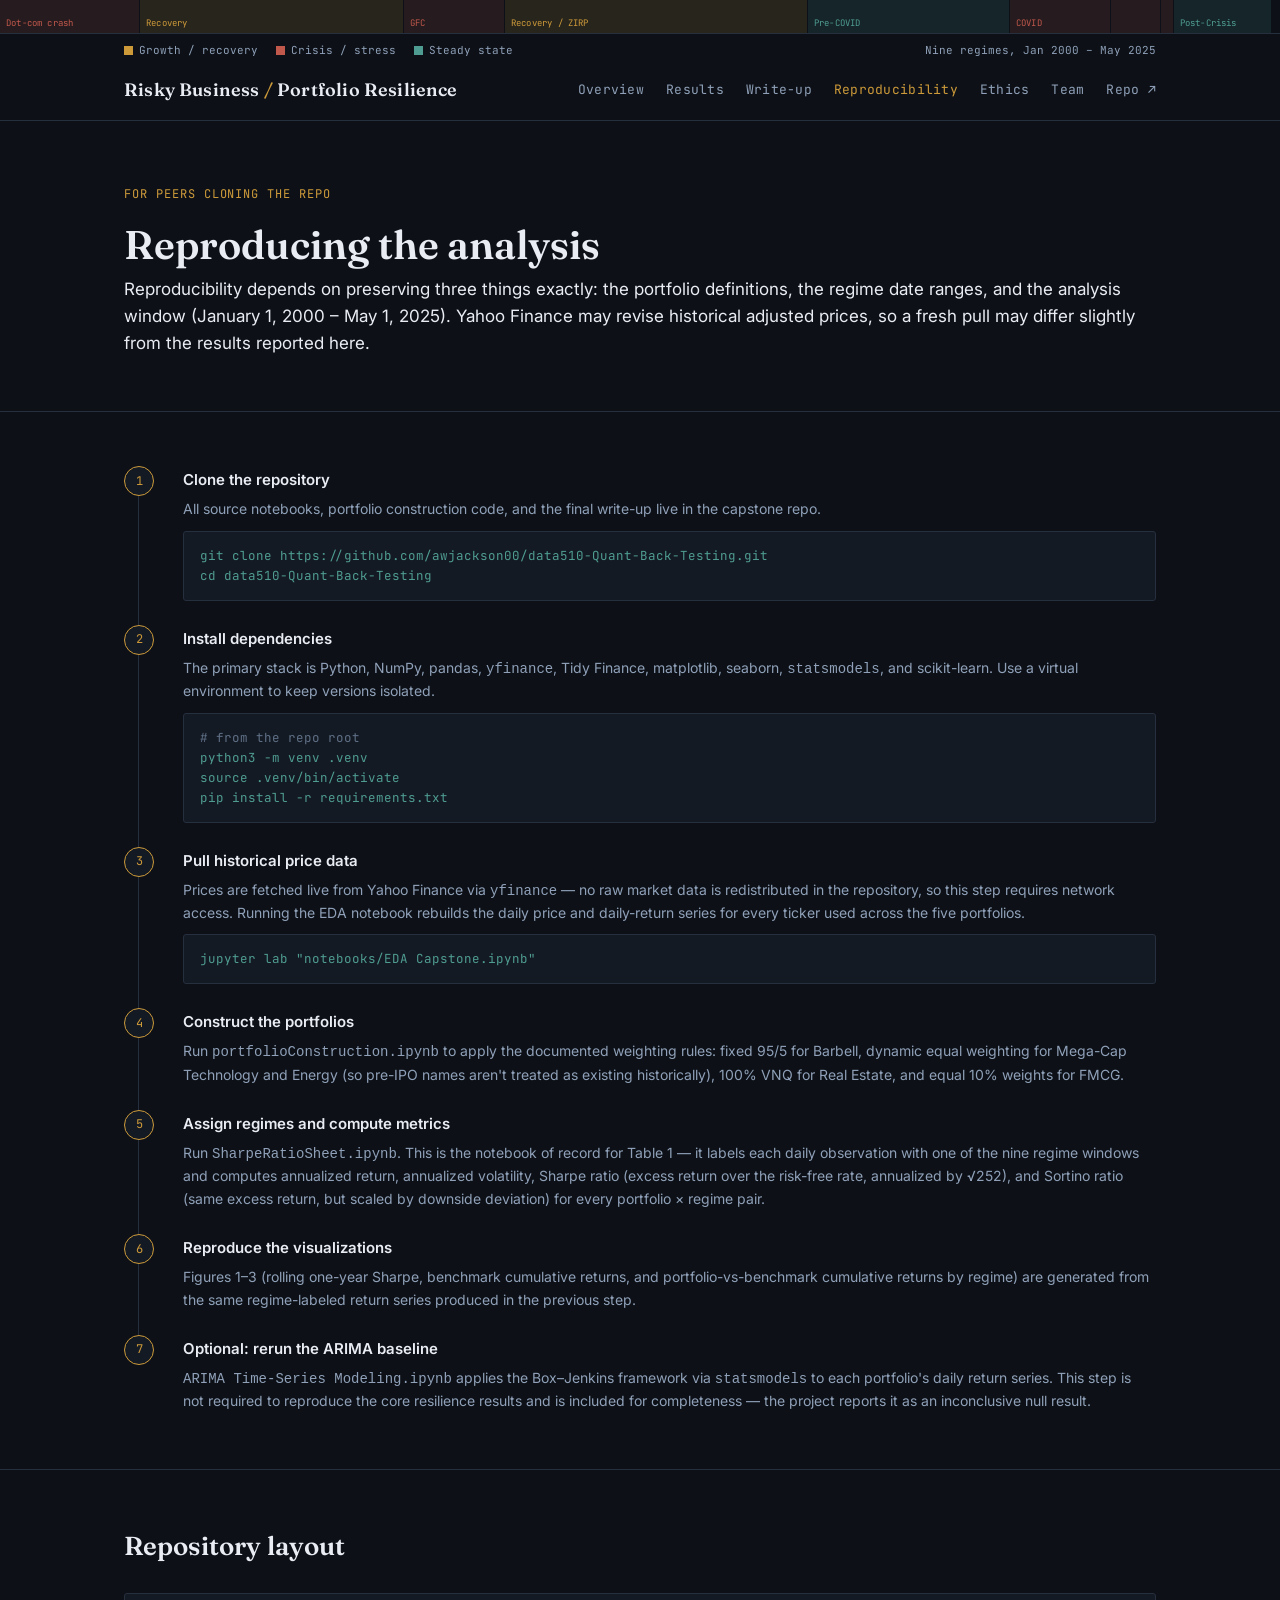
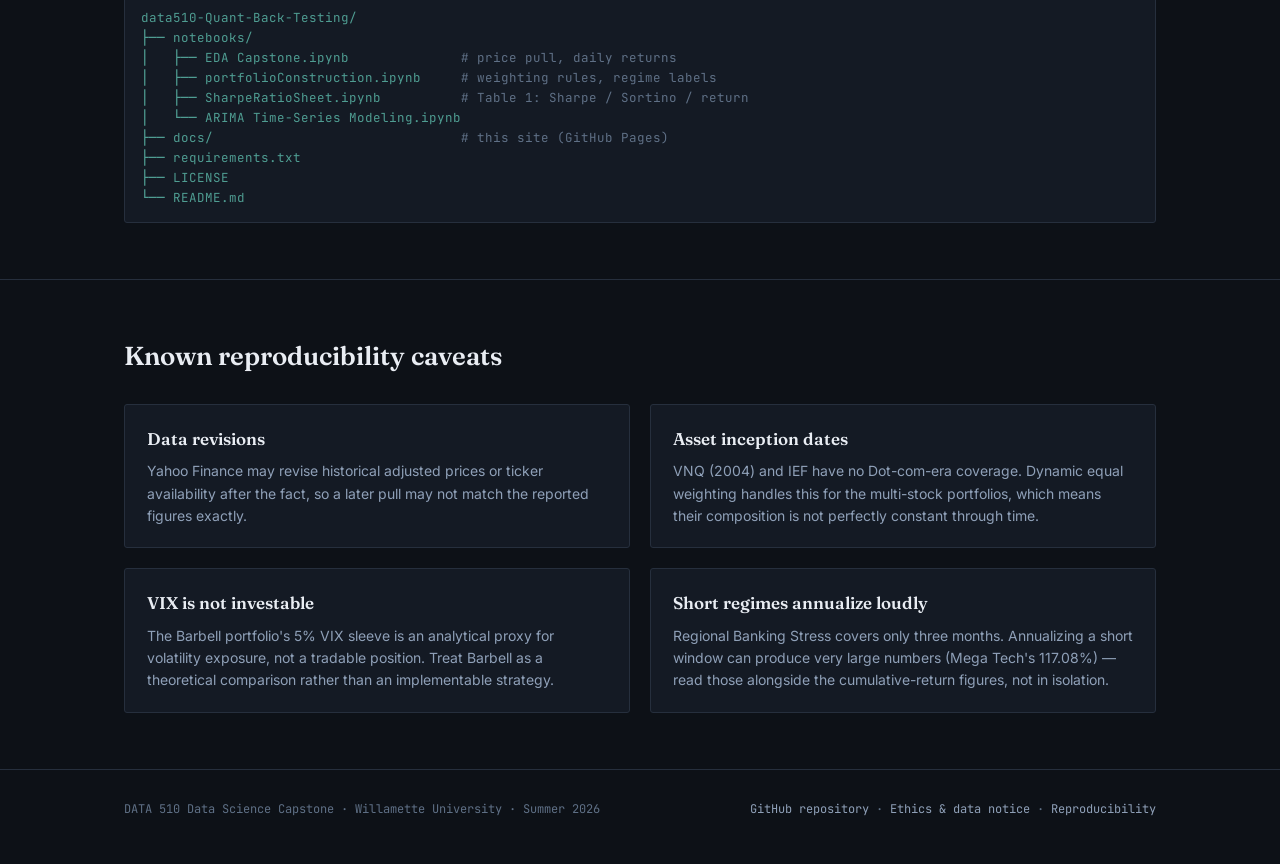
==== docs/reproducibility.html @ 842aa666 "Adding website files" ====
<!DOCTYPE html>
<html lang="en">
<head>
<meta charset="UTF-8">
<meta name="viewport" content="width=device-width, initial-scale=1.0">
<title>Reproducibility — Risky Business</title>
<meta name="description" content="Clone, install, and reproduce the Portfolio Resilience backtesting results.">
<link rel="preconnect" href="https://fonts.googleapis.com">
<link href="https://fonts.googleapis.com/css2?family=Fraunces:ital,wght@0,400;0,600;1,400&family=Inter:wght@400;500;600;700&family=JetBrains+Mono:wght@400;500&display=swap" rel="stylesheet">
<link rel="stylesheet" href="assets/css/style.css">
</head>
<body>
<div class="ledger"><div class="ledger-seg crisis" style="width:10.94%;" title="Dot-com crash"><span>Dot-com crash</span></div><div class="ledger-seg growth" style="width:20.62%;" title="Recovery"><span>Recovery</span></div><div class="ledger-seg crisis" style="width:7.89%;" title="GFC"><span>GFC</span></div><div class="ledger-seg growth" style="width:23.67%;" title="Recovery / ZIRP"><span>Recovery / ZIRP</span></div><div class="ledger-seg steady" style="width:15.78%;" title="Pre-COVID"><span>Pre-COVID</span></div><div class="ledger-seg crisis" style="width:7.89%;" title="COVID"><span>COVID</span></div><div class="ledger-seg crisis" style="width:3.93%;" title="2022 Rate Cycle"></div><div class="ledger-seg crisis" style="width:0.98%;" title="Regional Banking Stress"></div><div class="ledger-seg steady" style="width:7.57%;" title="Post-Crisis"><span>Post-Crisis</span></div></div><div class="wrap"><div class="ledger-key"><span><i class="dot-growth"></i>Growth / recovery</span><span><i class="dot-crisis"></i>Crisis / stress</span><span><i class="dot-steady"></i>Steady state</span><span style="margin-left:auto">Nine regimes, Jan 2000 &ndash; May 2025</span></div></div>

<header class="site">
  <div class="wrap">
    <nav class="site">
      <a class="brand" href="index.html">Risky Business <em>/</em> Portfolio Resilience</a>
      <div class="navlinks">
        <a href="index.html">Overview</a><a href="results.html">Results</a><a href="writeup.html">Write-up</a><a href="reproducibility.html" class="active">Reproducibility</a><a href="index.html#ethics">Ethics</a><a href="index.html#team">Team</a>
        <a href="https://github.com/awjackson00/data510-Quant-Back-Testing" target="_blank" rel="noopener">Repo &#8599;</a>
      </div>
    </nav>
  </div>
</header>

<section class="hero" style="padding-bottom:24px;">
  <div class="wrap">
    <div class="eyebrow">For peers cloning the repo</div>
    <h1 class="title" style="font-size:clamp(28px,4vw,40px)">Reproducing the analysis</h1>
    <p class="lede">
      Reproducibility depends on preserving three things exactly: the portfolio definitions, the regime date
      ranges, and the analysis window (January 1, 2000 &ndash; May 1, 2025). Yahoo Finance may revise historical
      adjusted prices, so a fresh pull may differ slightly from the results reported here.
    </p>
  </div>
</section>

<section class="block">
  <div class="wrap">
    <ol class="steps">
      <li>
        <h4>Clone the repository</h4>
        <p>All source notebooks, portfolio construction code, and the final write-up live in the capstone repo.</p>
        <pre class="code">git clone https://github.com/awjackson00/data510-Quant-Back-Testing.git
cd data510-Quant-Back-Testing</pre>
      </li>
      <li>
        <h4>Install dependencies</h4>
        <p>The primary stack is Python, NumPy, pandas, <code>yfinance</code>, Tidy Finance, matplotlib, seaborn,
        <code>statsmodels</code>, and scikit-learn. Use a virtual environment to keep versions isolated.</p>
        <pre class="code"><span class="c"># from the repo root</span>
python3 -m venv .venv
source .venv/bin/activate
pip install -r requirements.txt</pre>
      </li>
      <li>
        <h4>Pull historical price data</h4>
        <p>Prices are fetched live from Yahoo Finance via <code>yfinance</code> &mdash; no raw market data is
        redistributed in the repository, so this step requires network access. Running the EDA notebook rebuilds
        the daily price and daily-return series for every ticker used across the five portfolios.</p>
        <pre class="code">jupyter lab "notebooks/EDA Capstone.ipynb"</pre>
      </li>
      <li>
        <h4>Construct the portfolios</h4>
        <p>Run <code>portfolioConstruction.ipynb</code> to apply the documented weighting rules: fixed 95/5 for
        Barbell, dynamic equal weighting for Mega-Cap Technology and Energy (so pre-IPO names aren't treated as
        existing historically), 100% VNQ for Real Estate, and equal 10% weights for FMCG.</p>
      </li>
      <li>
        <h4>Assign regimes and compute metrics</h4>
        <p>Run <code>SharpeRatioSheet.ipynb</code>. This is the notebook of record for Table 1 &mdash; it labels
        each daily observation with one of the nine regime windows and computes annualized return, annualized
        volatility, Sharpe ratio (excess return over the risk-free rate, annualized by &radic;252), and Sortino
        ratio (same excess return, but scaled by downside deviation) for every portfolio &times; regime pair.</p>
      </li>
      <li>
        <h4>Reproduce the visualizations</h4>
        <p>Figures 1&ndash;3 (rolling one-year Sharpe, benchmark cumulative returns, and portfolio-vs-benchmark
        cumulative returns by regime) are generated from the same regime-labeled return series produced in the
        previous step.</p>
      </li>
      <li>
        <h4>Optional: rerun the ARIMA baseline</h4>
        <p><code>ARIMA Time-Series Modeling.ipynb</code> applies the Box&ndash;Jenkins framework via
        <code>statsmodels</code> to each portfolio's daily return series. This step is not required to reproduce
        the core resilience results and is included for completeness &mdash; the project reports it as an
        inconclusive null result.</p>
      </li>
    </ol>
  </div>
</section>

<section class="block">
  <div class="wrap">
    <div class="block-head"><h2 class="h">Repository layout</h2></div>
    <pre class="code">data510-Quant-Back-Testing/
├── notebooks/
│   ├── EDA Capstone.ipynb              <span class="c"># price pull, daily returns</span>
│   ├── portfolioConstruction.ipynb     <span class="c"># weighting rules, regime labels</span>
│   ├── SharpeRatioSheet.ipynb          <span class="c"># Table 1: Sharpe / Sortino / return</span>
│   └── ARIMA Time-Series Modeling.ipynb
├── docs/                               <span class="c"># this site (GitHub Pages)</span>
├── requirements.txt
├── LICENSE
└── README.md</pre>
  </div>
</section>

<section class="block">
  <div class="wrap">
    <div class="block-head"><h2 class="h">Known reproducibility caveats</h2></div>
    <div class="grid-2">
      <div class="card">
        <h3>Data revisions</h3>
        <p>Yahoo Finance may revise historical adjusted prices or ticker availability after the fact, so a later
        pull may not match the reported figures exactly.</p>
      </div>
      <div class="card">
        <h3>Asset inception dates</h3>
        <p>VNQ (2004) and IEF have no Dot-com-era coverage. Dynamic equal weighting handles this for the
        multi-stock portfolios, which means their composition is not perfectly constant through time.</p>
      </div>
      <div class="card">
        <h3>VIX is not investable</h3>
        <p>The Barbell portfolio's 5% VIX sleeve is an analytical proxy for volatility exposure, not a tradable
        position. Treat Barbell as a theoretical comparison rather than an implementable strategy.</p>
      </div>
      <div class="card">
        <h3>Short regimes annualize loudly</h3>
        <p>Regional Banking Stress covers only three months. Annualizing a short window can produce very large
        numbers (Mega Tech's 117.08%) &mdash; read those alongside the cumulative-return figures, not in isolation.</p>
      </div>
    </div>
  </div>
</section>

<footer class="site">
  <div class="wrap">
    <div class="foot-row">
      <span>DATA 510 Data Science Capstone &middot; Willamette University &middot; Summer 2026</span>
      <span>
        <a href="https://github.com/awjackson00/data510-Quant-Back-Testing" target="_blank" rel="noopener">GitHub repository</a> &middot;
        <a href="index.html#ethics">Ethics &amp; data notice</a> &middot;
        <a href="reproducibility.html">Reproducibility</a>
      </span>
    </div>
  </div>
</footer>
</body>
</html>
---- docs/assets/css/style.css ----
/* ===========================================================
   Risky Business — capstone site stylesheet
   Palette: ink navy ground, gold (growth), rose (drawdown), teal (defense)
   Type: Fraunces (display) / Inter (body) / JetBrains Mono (data)
=========================================================== */

:root {
  --ink:        #0d1117;
  --panel:      #141a24;
  --panel-2:    #191f2b;
  --line:       #262f3d;
  --line-soft:  #1c2431;
  --text:       #e9edf3;
  --muted:      #8fa0b8;
  --muted-2:    #5f7086;

  --gold:       #cd9a3a;
  --gold-soft:  rgba(205,154,58,0.14);
  --rose:       #c1584c;
  --rose-soft:  rgba(193,88,76,0.14);
  --teal:       #4f9d92;
  --teal-soft:  rgba(79,157,146,0.14);
  --blue:       #6f93c9;

  --radius: 3px;
  --maxw: 1080px;

  --font-display: "Fraunces", Georgia, serif;
  --font-body: "Inter", -apple-system, BlinkMacSystemFont, "Segoe UI", sans-serif;
  --font-mono: "JetBrains Mono", "IBM Plex Mono", monospace;
}

* { box-sizing: border-box; }

html { scroll-behavior: smooth; }

@media (prefers-reduced-motion: reduce) {
  html { scroll-behavior: auto; }
  * { animation-duration: 0.01ms !important; transition-duration: 0.01ms !important; }
}

body {
  margin: 0;
  background: var(--ink);
  color: var(--text);
  font-family: var(--font-body);
  font-size: 16px;
  line-height: 1.6;
  -webkit-font-smoothing: antialiased;
}

a { color: var(--gold); text-decoration: none; }
a:hover { text-decoration: underline; text-underline-offset: 3px; }
a:focus-visible, button:focus-visible {
  outline: 2px solid var(--gold);
  outline-offset: 3px;
}

img { max-width: 100%; display: block; }

.wrap {
  max-width: var(--maxw);
  margin: 0 auto;
  padding: 0 24px;
}

/* ---------- Regime ledger strip (signature element) ---------- */
.ledger {
  display: flex;
  width: 100%;
  height: 34px;
  border-bottom: 1px solid var(--line);
}
.ledger-seg {
  height: 100%;
  border-right: 1px solid var(--ink);
  position: relative;
}
.ledger-seg:last-child { border-right: none; }
.ledger-seg.growth { background: var(--gold-soft); }
.ledger-seg.crisis { background: var(--rose-soft); }
.ledger-seg.steady { background: var(--teal-soft); }
.ledger-seg span {
  position: absolute;
  bottom: 3px;
  left: 6px;
  font-family: var(--font-mono);
  font-size: 9px;
  letter-spacing: 0.02em;
  color: var(--muted);
  white-space: nowrap;
  overflow: hidden;
}
.ledger-seg.growth span { color: var(--gold); }
.ledger-seg.crisis span { color: var(--rose); }
.ledger-seg.steady span { color: var(--teal); }
.ledger-key {
  display: flex;
  gap: 18px;
  flex-wrap: wrap;
  padding: 8px 0 0;
  font-family: var(--font-mono);
  font-size: 11px;
  color: var(--muted);
}
.ledger-key i { display: inline-block; width: 9px; height: 9px; margin-right: 6px; vertical-align: -1px; }
.ledger-key .dot-growth { background: var(--gold); }
.ledger-key .dot-crisis { background: var(--rose); }
.ledger-key .dot-steady { background: var(--teal); }

/* ---------- Nav ---------- */
header.site {
  border-bottom: 1px solid var(--line);
  background: var(--ink);
  position: sticky;
  top: 0;
  z-index: 20;
}
nav.site {
  display: flex;
  align-items: center;
  justify-content: space-between;
  padding: 16px 0;
  gap: 16px;
  flex-wrap: wrap;
}
.brand {
  font-family: var(--font-display);
  font-weight: 600;
  font-size: 18px;
  color: var(--text);
  letter-spacing: 0.01em;
}
.brand em { color: var(--gold); font-style: normal; }
.navlinks {
  display: flex;
  gap: 22px;
  font-size: 13px;
  font-family: var(--font-mono);
  letter-spacing: 0.02em;
  flex-wrap: wrap;
}
.navlinks a { color: var(--muted); }
.navlinks a:hover, .navlinks a.active { color: var(--gold); text-decoration: none; }

/* ---------- Hero ---------- */
.hero {
  padding: 64px 0 40px;
  border-bottom: 1px solid var(--line);
}
.eyebrow {
  font-family: var(--font-mono);
  font-size: 12px;
  letter-spacing: 0.08em;
  text-transform: uppercase;
  color: var(--gold);
  margin-bottom: 18px;
}
h1.title {
  font-family: var(--font-display);
  font-weight: 600;
  font-size: clamp(32px, 5vw, 52px);
  line-height: 1.08;
  margin: 0 0 10px;
  color: var(--text);
}
h2.subtitle {
  font-family: var(--font-display);
  font-weight: 400;
  font-style: italic;
  font-size: clamp(17px, 2.2vw, 22px);
  color: var(--muted);
  margin: 0 0 22px;
  max-width: 46em;
}
.byline {
  font-family: var(--font-mono);
  font-size: 13px;
  color: var(--muted-2);
  margin-bottom: 26px;
}
.byline strong { color: var(--text); font-weight: 500; }
p.lede {
  font-size: 17px;
  color: var(--text);
  max-width: 62em;
  margin: 0 0 30px;
}
p.lede .num { color: var(--gold); font-family: var(--font-mono); }

.cta-row { display: flex; gap: 12px; flex-wrap: wrap; }
.btn {
  display: inline-flex;
  align-items: center;
  gap: 8px;
  padding: 11px 18px;
  border-radius: var(--radius);
  font-family: var(--font-mono);
  font-size: 13px;
  letter-spacing: 0.01em;
  border: 1px solid var(--line);
  color: var(--text);
}
.btn:hover { text-decoration: none; border-color: var(--gold); color: var(--gold); }
.btn.primary { background: var(--gold); border-color: var(--gold); color: #1a1406; font-weight: 600; }
.btn.primary:hover { background: #dfab48; color: #1a1406; }

/* ---------- Stat strip ---------- */
.stats {
  display: grid;
  grid-template-columns: repeat(4, 1fr);
  border-bottom: 1px solid var(--line);
}
.stat {
  padding: 22px 20px;
  border-right: 1px solid var(--line);
}
.stat:last-child { border-right: none; }
.stat .n {
  font-family: var(--font-mono);
  font-size: 26px;
  color: var(--gold);
  font-weight: 500;
}
.stat .l {
  font-size: 12px;
  color: var(--muted);
  margin-top: 4px;
}

/* ---------- Sections ---------- */
section.block {
  padding: 56px 0;
  border-bottom: 1px solid var(--line);
}
section.block:last-of-type { border-bottom: none; }
.block-head {
  display: flex;
  align-items: baseline;
  justify-content: space-between;
  gap: 16px;
  margin-bottom: 26px;
  flex-wrap: wrap;
}
h2.h {
  font-family: var(--font-display);
  font-size: 26px;
  font-weight: 600;
  color: var(--text);
  margin: 0;
}
h2.h span.no { color: var(--muted-2); font-family: var(--font-mono); font-size: 15px; margin-right: 10px; }
.block-link { font-family: var(--font-mono); font-size: 12.5px; color: var(--muted); white-space: nowrap; }
.block-link a { color: var(--teal); }

.grid-2 { display: grid; grid-template-columns: 1fr 1fr; gap: 20px; }
.grid-3 { display: grid; grid-template-columns: repeat(3, 1fr); gap: 16px; }

.card {
  background: var(--panel);
  border: 1px solid var(--line);
  border-radius: var(--radius);
  padding: 20px 22px;
}
.card h3 {
  font-family: var(--font-display);
  font-size: 17px;
  font-weight: 600;
  margin: 0 0 8px;
  color: var(--text);
}
.card p { color: var(--muted); font-size: 14px; margin: 0; }
.card .tag {
  display: inline-block;
  font-family: var(--font-mono);
  font-size: 10px;
  letter-spacing: 0.06em;
  text-transform: uppercase;
  padding: 2px 8px;
  border-radius: 10px;
  margin-bottom: 10px;
}
.tag.growth { background: var(--gold-soft); color: var(--gold); }
.tag.crisis { background: var(--rose-soft); color: var(--rose); }
.tag.steady { background: var(--teal-soft); color: var(--teal); }

/* Callout numbers grid (results snapshot) */
.callout {
  border-left: 3px solid var(--gold);
  padding: 4px 0 4px 16px;
}
.callout.rose { border-color: var(--rose); }
.callout.teal { border-color: var(--teal); }
.callout .figure {
  font-family: var(--font-mono);
  font-size: 28px;
  color: var(--text);
}
.callout.rose .figure { color: var(--rose); }
.callout.teal .figure { color: var(--teal); }
.callout .cap { font-size: 13px; color: var(--muted); margin-top: 4px; }

/* Figures */
figure.fig {
  margin: 0;
  border: 1px solid var(--line);
  border-radius: var(--radius);
  overflow: hidden;
  background: #fff;
}
figure.fig img { width: 100%; }
figcaption {
  background: var(--panel);
  color: var(--muted);
  font-size: 13px;
  padding: 12px 16px;
  border-top: 1px solid var(--line);
}
figcaption strong { color: var(--text); }

/* Tables */
.table-wrap { overflow-x: auto; border: 1px solid var(--line); border-radius: var(--radius); }
table.data {
  width: 100%;
  border-collapse: collapse;
  font-size: 13.5px;
  min-width: 640px;
}
table.data th, table.data td {
  padding: 9px 14px;
  text-align: left;
  border-bottom: 1px solid var(--line-soft);
  white-space: nowrap;
}
table.data th {
  font-family: var(--font-mono);
  font-size: 11px;
  text-transform: uppercase;
  letter-spacing: 0.04em;
  color: var(--muted);
  background: var(--panel-2);
  position: sticky;
  top: 0;
}
table.data td.num { font-family: var(--font-mono); text-align: right; }
table.data td.pos { color: var(--teal); }
table.data td.neg { color: var(--rose); }
table.data tr:hover td { background: rgba(255,255,255,0.02); }
table.data tr.section-row td {
  background: var(--panel-2);
  color: var(--gold);
  font-family: var(--font-mono);
  font-size: 11px;
  text-transform: uppercase;
  letter-spacing: 0.05em;
}

/* Steps (reproducibility) */
ol.steps { list-style: none; margin: 0; padding: 0; counter-reset: step; }
ol.steps li {
  counter-increment: step;
  position: relative;
  padding: 0 0 26px 44px;
  border-left: 1px solid var(--line);
  margin-left: 14px;
}
ol.steps li:last-child { border-left-color: transparent; padding-bottom: 0; }
ol.steps li::before {
  content: counter(step);
  position: absolute;
  left: -15px;
  top: -2px;
  width: 28px; height: 28px;
  border-radius: 50%;
  background: var(--panel);
  border: 1px solid var(--gold);
  color: var(--gold);
  font-family: var(--font-mono);
  font-size: 12px;
  display: flex; align-items: center; justify-content: center;
}
ol.steps h4 { margin: 0 0 6px; font-family: var(--font-body); font-size: 15px; color: var(--text); font-weight: 600; }
ol.steps p { margin: 0; color: var(--muted); font-size: 14px; }

pre.code {
  background: var(--panel);
  border: 1px solid var(--line);
  border-radius: var(--radius);
  padding: 14px 16px;
  overflow-x: auto;
  font-family: var(--font-mono);
  font-size: 12.5px;
  color: var(--teal);
  margin: 10px 0 0;
}
pre.code .c { color: var(--muted-2); }

/* Notice / ethics boxes */
.notice {
  background: var(--rose-soft);
  border: 1px solid rgba(193,88,76,0.3);
  border-radius: var(--radius);
  padding: 14px 18px;
  font-size: 13.5px;
  color: var(--text);
}
.notice strong { color: var(--rose); }

/* People */
.people { display: grid; grid-template-columns: 1fr 1fr; gap: 20px; }
.person {
  border: 1px solid var(--line);
  border-radius: var(--radius);
  padding: 22px;
  background: var(--panel);
}
.person .name { font-family: var(--font-display); font-size: 19px; color: var(--text); font-weight: 600; }
.person .role { font-family: var(--font-mono); font-size: 12px; color: var(--gold); margin: 4px 0 12px; }
.person .links { display: flex; gap: 14px; font-size: 13px; margin-top: 8px; }

/* Footer */
footer.site {
  border-top: 1px solid var(--line);
  padding: 30px 0 50px;
}
.foot-row {
  display: flex;
  justify-content: space-between;
  align-items: center;
  flex-wrap: wrap;
  gap: 12px;
  font-family: var(--font-mono);
  font-size: 12px;
  color: var(--muted-2);
}
.foot-row a { color: var(--muted); }

/* Prose page (write-up) */
.prose { max-width: 74ch; }
.prose h2 {
  font-family: var(--font-display);
  font-size: 24px;
  color: var(--text);
  margin: 44px 0 14px;
  padding-top: 10px;
  border-top: 1px solid var(--line-soft);
}
.prose h2:first-child { border-top: none; margin-top: 0; }
.prose h3 { font-family: var(--font-body); font-size: 16px; color: var(--gold); margin: 22px 0 8px; }
.prose p { color: #cfd8e3; font-size: 15.5px; margin: 0 0 14px; }
.prose blockquote {
  border-left: 3px solid var(--gold);
  margin: 18px 0;
  padding: 4px 0 4px 18px;
  font-style: italic;
  color: var(--text);
}
.prose ul, .prose ol { color: #cfd8e3; font-size: 15px; padding-left: 22px; }
.prose li { margin-bottom: 6px; }
.prose code { font-family: var(--font-mono); background: var(--panel); border: 1px solid var(--line); border-radius: 3px; padding: 1px 5px; font-size: 13px; color: var(--teal); }
.prose .refs p { font-size: 13.5px; color: var(--muted); }

.toc {
  border: 1px solid var(--line);
  border-radius: var(--radius);
  background: var(--panel);
  padding: 18px 22px;
  margin-bottom: 40px;
}
.toc .l { font-family: var(--font-mono); font-size: 11px; text-transform: uppercase; letter-spacing: 0.06em; color: var(--muted-2); margin-bottom: 10px; }
.toc ol { columns: 2; margin: 0; padding-left: 18px; font-size: 13.5px; }
.toc a { color: var(--muted); }
.toc a:hover { color: var(--gold); }

@media (max-width: 760px) {
  .stats { grid-template-columns: repeat(2, 1fr); }
  .stat:nth-child(2) { border-right: none; }
  .grid-2, .grid-3, .people { grid-template-columns: 1fr; }
  .toc ol { columns: 1; }
  .ledger-seg span { display: none; }
}
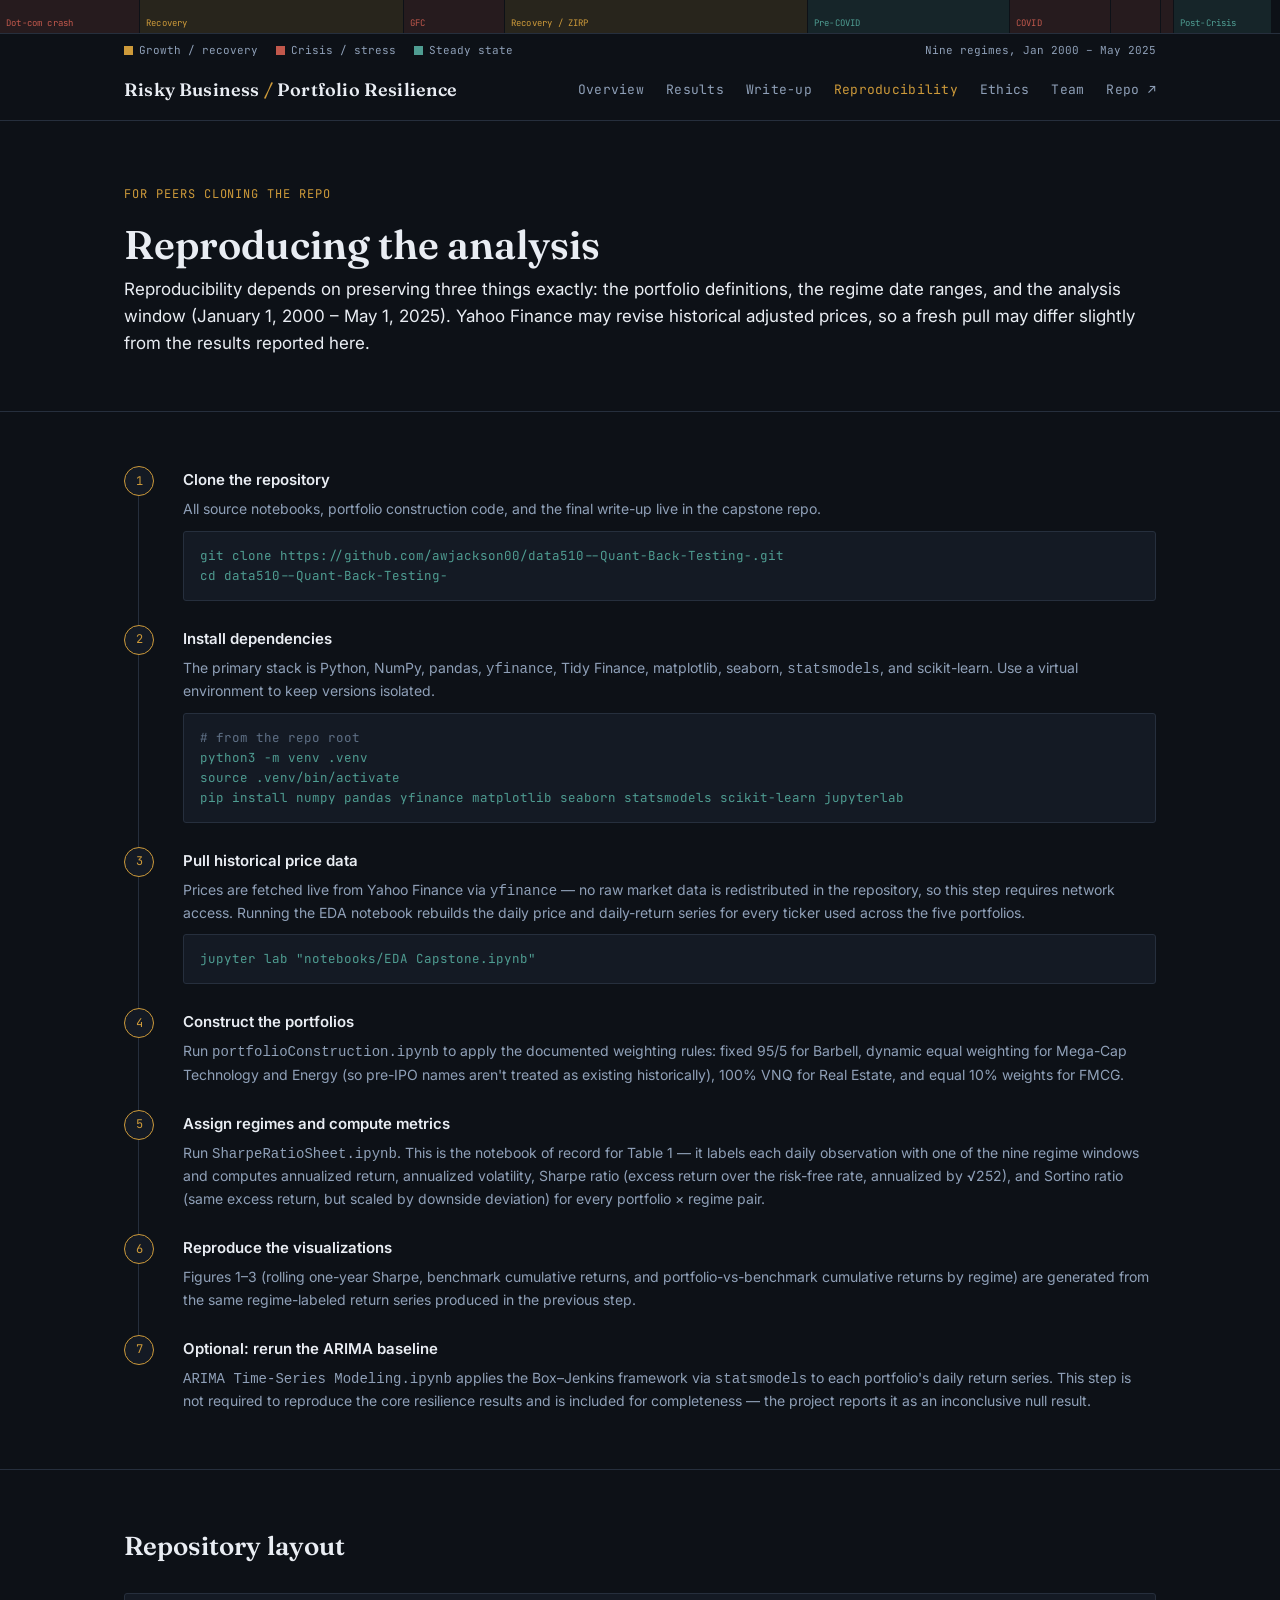
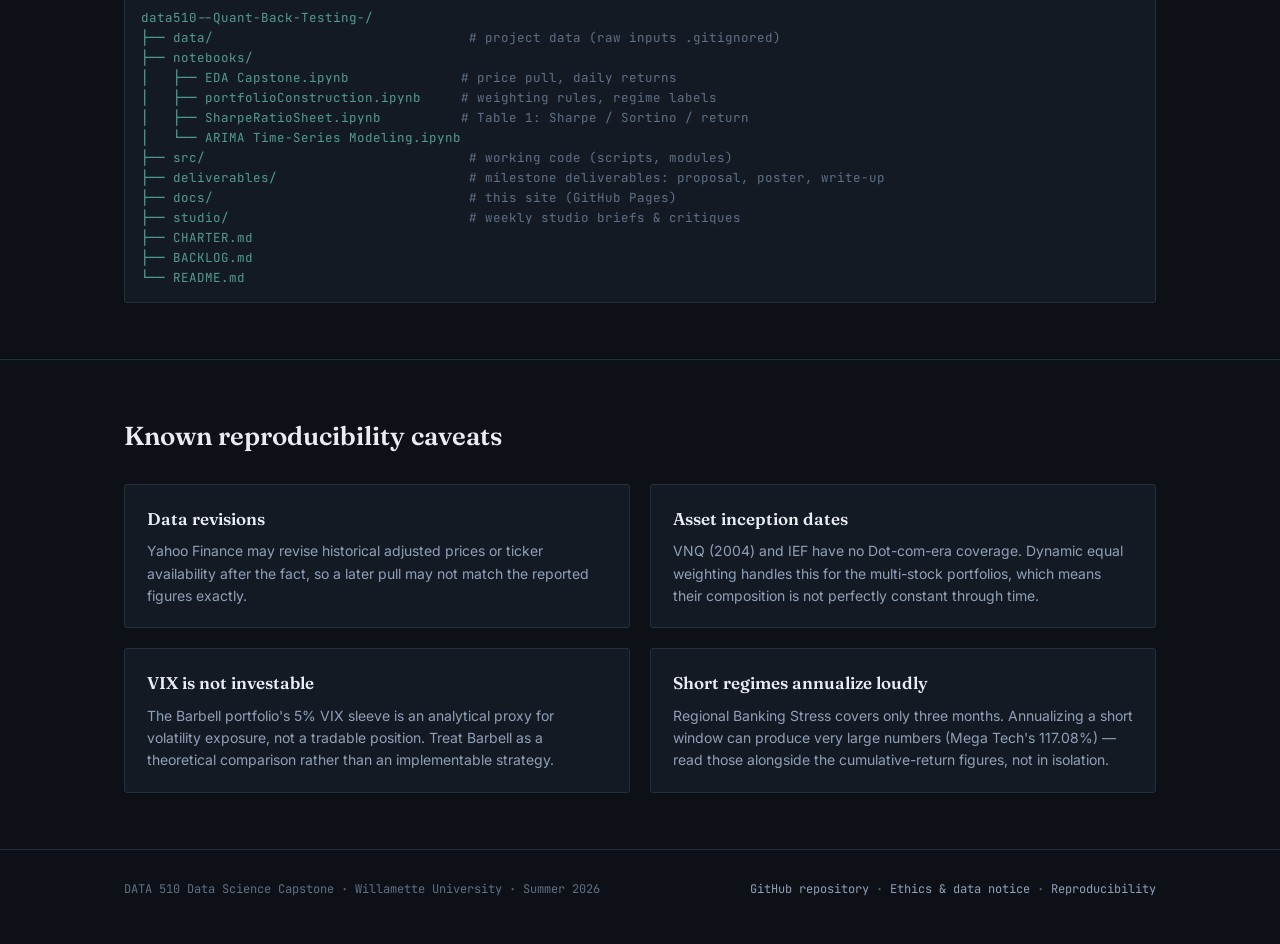
==== commit a572ed68: ""Added docs file for deployment"" ====
--- a/docs/reproducibility.html
+++ b/docs/reproducibility.html
@@ -18,7 +18,7 @@
       <a class="brand" href="index.html">Risky Business <em>/</em> Portfolio Resilience</a>
       <div class="navlinks">
         <a href="index.html">Overview</a><a href="results.html">Results</a><a href="writeup.html">Write-up</a><a href="reproducibility.html" class="active">Reproducibility</a><a href="index.html#ethics">Ethics</a><a href="index.html#team">Team</a>
-        <a href="https://github.com/awjackson00/data510-Quant-Back-Testing" target="_blank" rel="noopener">Repo &#8599;</a>
+        <a href="https://github.com/awjackson00/data510--Quant-Back-Testing-" target="_blank" rel="noopener">Repo &#8599;</a>
       </div>
     </nav>
   </div>
@@ -42,8 +42,8 @@
       <li>
         <h4>Clone the repository</h4>
         <p>All source notebooks, portfolio construction code, and the final write-up live in the capstone repo.</p>
-        <pre class="code">git clone https://github.com/awjackson00/data510-Quant-Back-Testing.git
-cd data510-Quant-Back-Testing</pre>
+        <pre class="code">git clone https://github.com/awjackson00/data510--Quant-Back-Testing-.git
+cd data510--Quant-Back-Testing-</pre>
       </li>
       <li>
         <h4>Install dependencies</h4>
@@ -52,7 +52,7 @@
         <pre class="code"><span class="c"># from the repo root</span>
 python3 -m venv .venv
 source .venv/bin/activate
-pip install -r requirements.txt</pre>
+pip install numpy pandas yfinance matplotlib seaborn statsmodels scikit-learn jupyterlab</pre>
       </li>
       <li>
         <h4>Pull historical price data</h4>
@@ -94,15 +94,19 @@
 <section class="block">
   <div class="wrap">
     <div class="block-head"><h2 class="h">Repository layout</h2></div>
-    <pre class="code">data510-Quant-Back-Testing/
+    <pre class="code">data510--Quant-Back-Testing-/
+├── data/                                <span class="c"># project data (raw inputs .gitignored)</span>
 ├── notebooks/
 │   ├── EDA Capstone.ipynb              <span class="c"># price pull, daily returns</span>
 │   ├── portfolioConstruction.ipynb     <span class="c"># weighting rules, regime labels</span>
 │   ├── SharpeRatioSheet.ipynb          <span class="c"># Table 1: Sharpe / Sortino / return</span>
 │   └── ARIMA Time-Series Modeling.ipynb
-├── docs/                               <span class="c"># this site (GitHub Pages)</span>
-├── requirements.txt
-├── LICENSE
+├── src/                                 <span class="c"># working code (scripts, modules)</span>
+├── deliverables/                        <span class="c"># milestone deliverables: proposal, poster, write-up</span>
+├── docs/                                <span class="c"># this site (GitHub Pages)</span>
+├── studio/                              <span class="c"># weekly studio briefs &amp; critiques</span>
+├── CHARTER.md
+├── BACKLOG.md
 └── README.md</pre>
   </div>
 </section>
@@ -140,7 +144,7 @@
     <div class="foot-row">
       <span>DATA 510 Data Science Capstone &middot; Willamette University &middot; Summer 2026</span>
       <span>
-        <a href="https://github.com/awjackson00/data510-Quant-Back-Testing" target="_blank" rel="noopener">GitHub repository</a> &middot;
+        <a href="https://github.com/awjackson00/data510--Quant-Back-Testing-" target="_blank" rel="noopener">GitHub repository</a> &middot;
         <a href="index.html#ethics">Ethics &amp; data notice</a> &middot;
         <a href="reproducibility.html">Reproducibility</a>
       </span>
